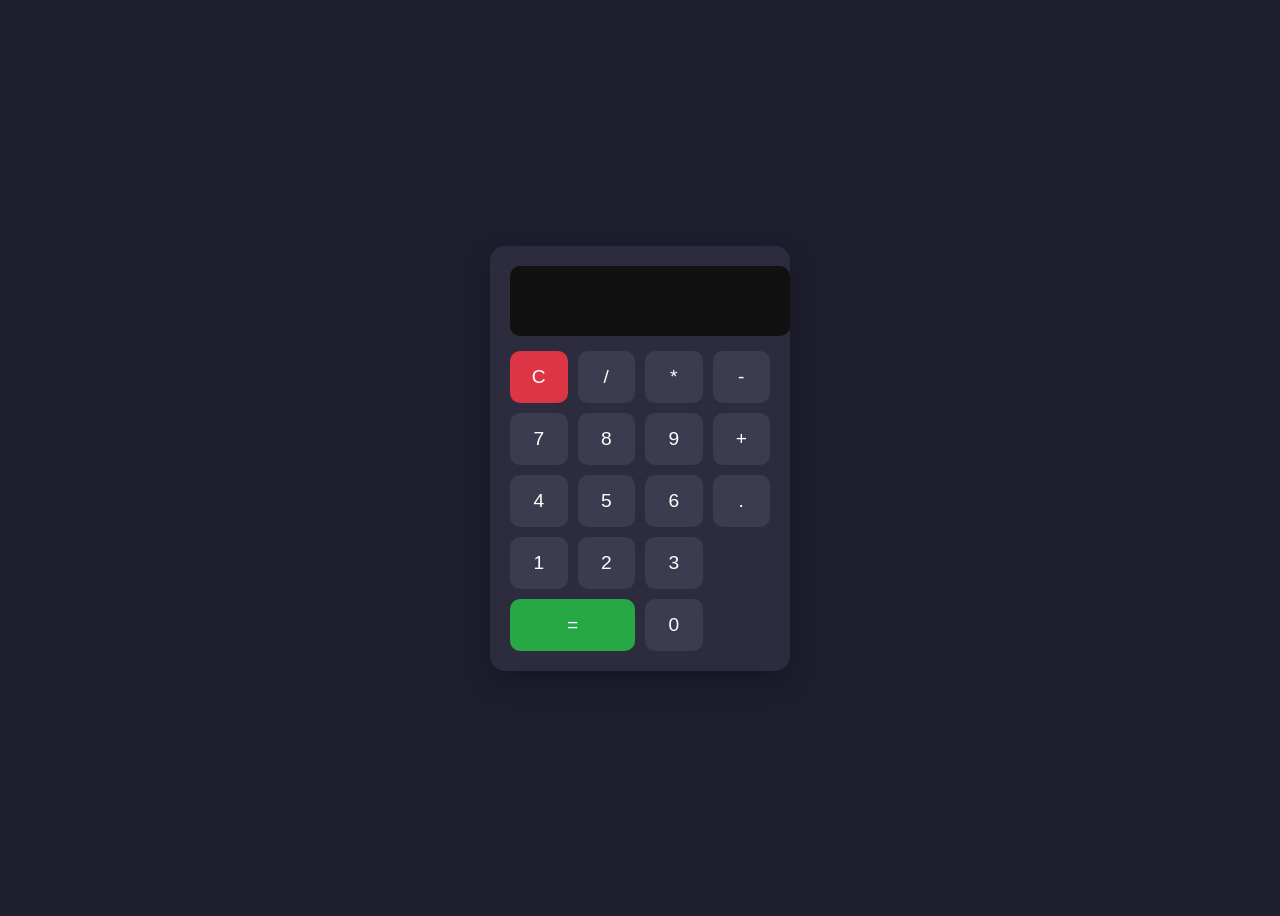
==== index.html @ 0b748626 "fix filenames" ====
<!DOCTYPE html>
<html lang="en">
<head>
  <meta charset="UTF-8">
  <meta name="viewport" content="width=device-width, initial-scale=1.0">
  <link rel="stylesheet" href="calculator.css">
  <title>Calculator</title>

 
</head>

<body>

  <div class="calculator">
    <input type="text" class="display" id="display" disabled>

    <div class="buttons">
      <button class="clear">C</button>
      <button>/</button>
      <button>*</button>
      <button>-</button>

      <button>7</button>
      <button>8</button>
      <button>9</button>
      <button>+</button>

      <button>4</button>
      <button>5</button>
      <button>6</button>
      <button>.</button>

      <button>1</button>
      <button>2</button>
      <button>3</button>
      <button class="equal">=</button>

      <button>0</button>
    </div>
  </div>

  <script src="calculator.js">
   
  </script>

</body>
</html>
---- calculator.css ----
body {
      display: flex;
      justify-content: center;
      align-items: center;
      height: 100vh;
      background: #1e1e2f;
      font-family: Arial, sans-serif;
    }

    .calculator {
      background: #2c2c3e;
      padding: 20px;
      border-radius: 15px;
      width: 260px;
      box-shadow: 0 10px 30px rgba(0,0,0,0.3);
    }

    .display {
      width: 100%;
      height: 50px;
      margin-bottom: 15px;
      font-size: 1.5rem;
      text-align: right;
      padding: 10px;
      border: none;
      border-radius: 10px;
      background: #111;
      color: #fff;
    }

    .buttons {
      display: grid;
      grid-template-columns: repeat(4, 1fr);
      gap: 10px;
    }

    button {
      padding: 15px;
      font-size: 1.2rem;
      border: none;
      border-radius: 10px;
      cursor: pointer;
      background: #3c3c50;
      color: white;
      transition: 0.2s;
    }

    button:hover {
      background: #575777;
    }

    .operator {
      background: #ff9500;
    }

    .equal {
      background: #28a745;
      grid-column: span 2;
    }

    .clear {
      background: #dc3545;
    }
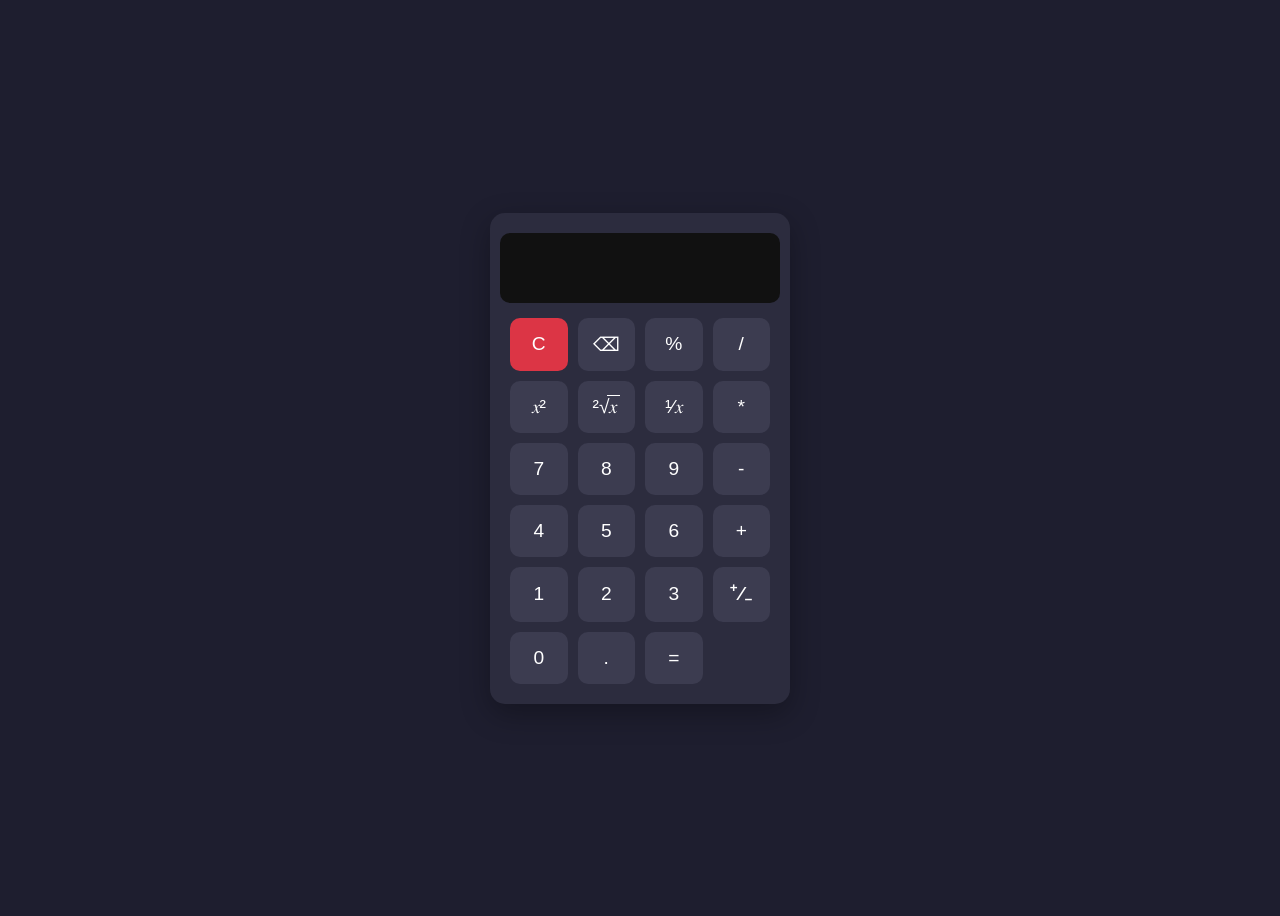
==== commit 041fde32: "updated calculator" ====
--- a/index.html
+++ b/index.html
@@ -5,43 +5,51 @@
   <meta name="viewport" content="width=device-width, initial-scale=1.0">
   <link rel="stylesheet" href="calculator.css">
   <title>Calculator</title>
-
- 
 </head>
-
 <body>
 
   <div class="calculator">
-    <input type="text" class="display" id="display" disabled>
+    <!-- Removed 'disabled' so the cursor works; added 'inputmode' to prevent mobile keyboards -->
+    <input type="text" class="display" id="display" inputmode="none" autocomplete="off">
 
     <div class="buttons">
+      <!-- Row 1 -->
       <button class="clear">C</button>
+      <button class="backspace">⌫</button>
+      <button>%</button>
       <button>/</button>
+
+      <!-- Row 2 -->
+      <button>𝑥²</button>
+      <button class="root-btn"><span class="radical">²√𝑥</span><span class="bar"></span></button>
+      <button>¹⁄𝑥</button>
       <button>*</button>
-      <button>-</button>
 
+      <!-- Row 3 -->
       <button>7</button>
       <button>8</button>
       <button>9</button>
-      <button>+</button>
+      <button>-</button>
 
+      <!-- Row 4 -->
       <button>4</button>
       <button>5</button>
       <button>6</button>
-      <button>.</button>
+      <button>+</button>
 
+      <!-- Row 5 -->
       <button>1</button>
       <button>2</button>
       <button>3</button>
-      <button class="equal">=</button>
+      <button class="pm-fraction"><sup>+</sup>&frasl;<sub>&minus;</sub></button>
 
+      <!-- Row 6 -->
       <button>0</button>
+      <button>.</button>
+      <button class="equal-btn">=</button> 
     </div>
   </div>
 
-  <script src="calculator.js">
-   
-  </script>
-
+  <script src="calculator.js"></script>
 </body>
 </html>
--- a/calculator.css
+++ b/calculator.css
@@ -26,6 +26,7 @@
       border-radius: 10px;
       background: #111;
       color: #fff;
+      margin-left: -10.5px;
     }
 
     .buttons {
@@ -60,4 +61,41 @@
 
     .clear {
       background: #dc3545;
-    }+    }
+    .root-btn {
+  display: flex;
+  align-items: center;
+  justify-content: center;
+}
+
+.radical {
+  font-size: 1.2rem;
+}
+
+.bar {
+  width: 13px;
+  height: 1.2px;
+  background-color: currentColor; /* Matches the text color */
+  margin-top: -22px; /* Moves the line to the top of the checkmark */
+  margin-left: -10.5px;
+}
+.pm-fraction {
+    display: inline-flex;
+    align-items: center;
+    justify-content: center;
+    font-weight: bold;
+}
+
+.pm-fraction sup {
+    font-size: 0.7em;
+    vertical-align: super;
+    margin-right: 2px;
+    margin-top: -13px; /* Pulls it closer to the slash */
+}
+
+.pm-fraction sub {
+    font-size: 0.7em;
+    vertical-align: sub;
+    margin-left: 2px;
+    margin-top: 10px; /* Pulls it closer to the slash */
+}
